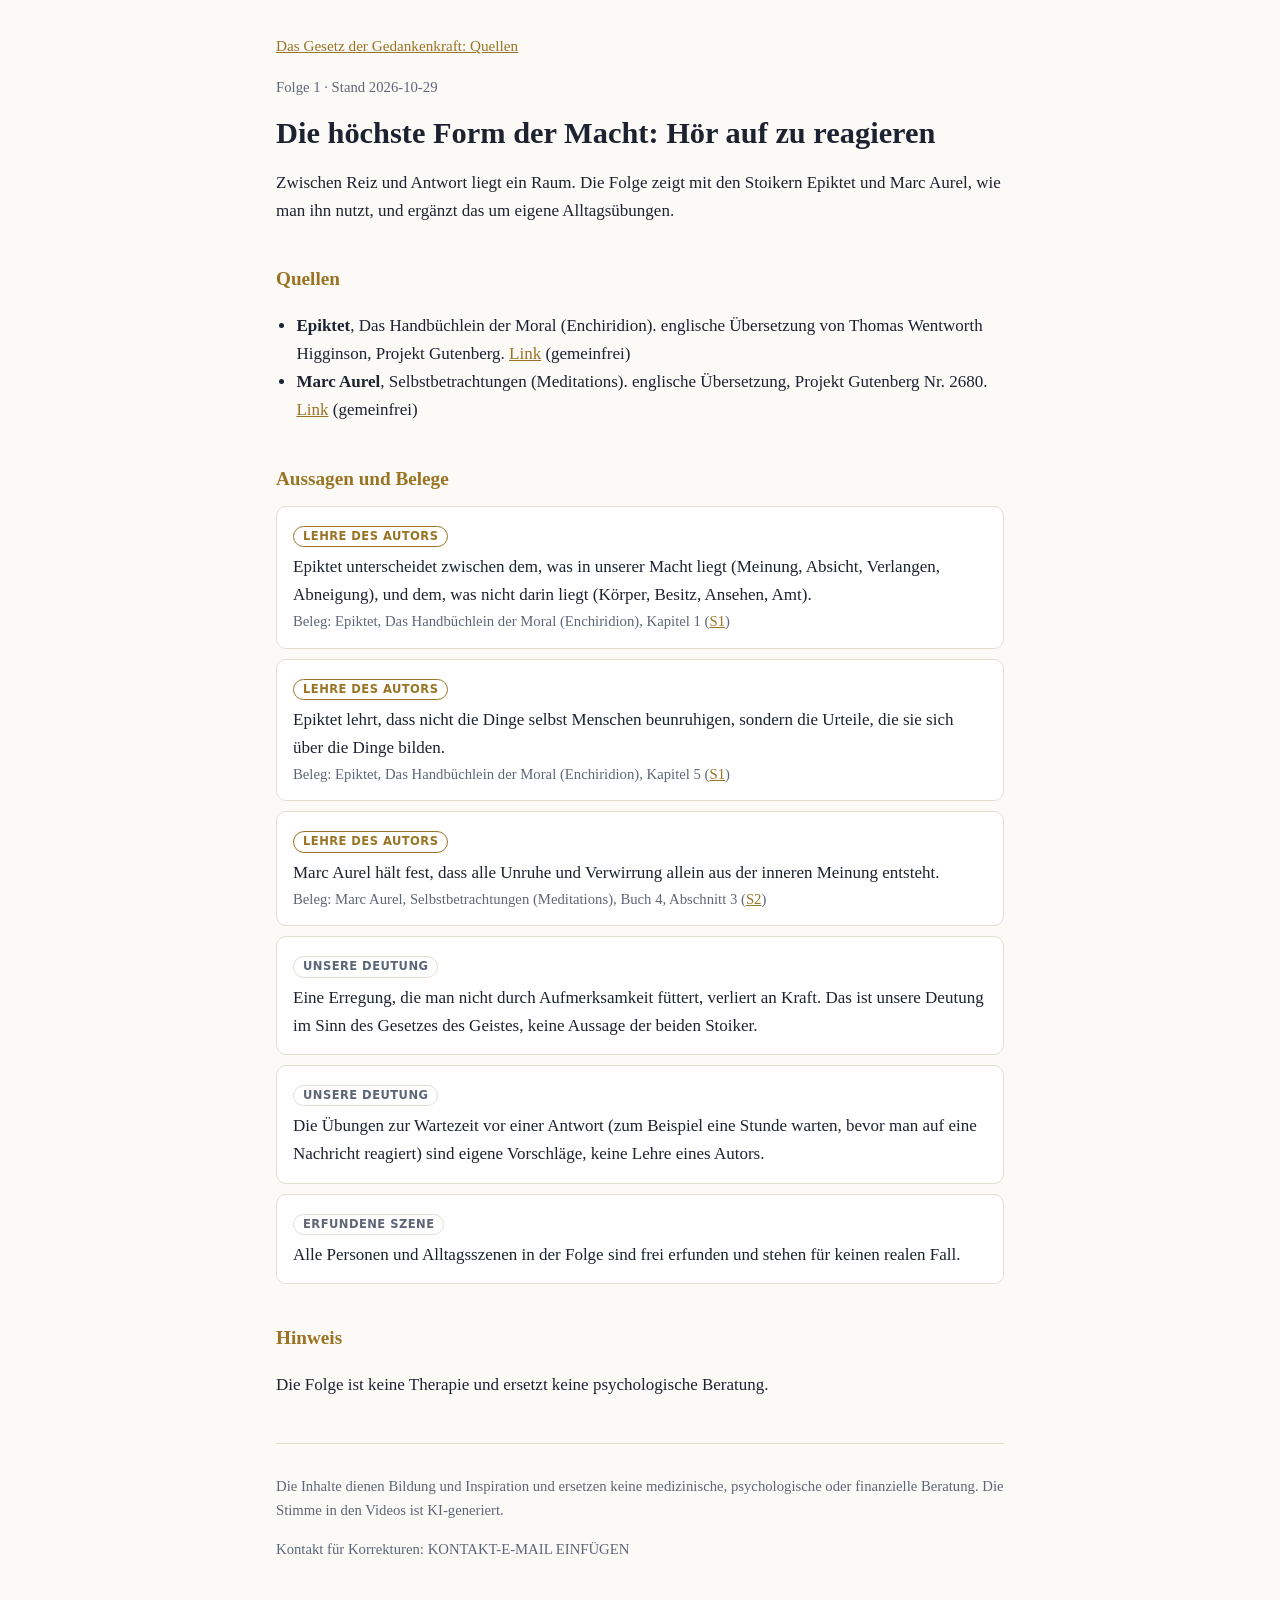
==== docs/folge/01-hoer-auf-zu-reagieren/index.html @ b630349d "Quellen-Seite, Folge 1" ====
<!doctype html><html lang="de"><head><meta charset="utf-8"><meta name="viewport" content="width=device-width,initial-scale=1">
<title>Folge 1: Die höchste Form der Macht: Hör auf zu reagieren | Quellen</title><meta name="robots" content="index,follow"><link rel="stylesheet" href="../../style.css"></head><body><main>
<nav><a href="../../index.html">Das Gesetz der Gedankenkraft: Quellen</a></nav><p class="mut">Folge 1 · Stand 2026-10-29</p><h1>Die höchste Form der Macht: Hör auf zu reagieren</h1><p>Zwischen Reiz und Antwort liegt ein Raum. Die Folge zeigt mit den Stoikern Epiktet und Marc Aurel, wie man ihn nutzt, und ergänzt das um eigene Alltagsübungen.</p>
<h2>Quellen</h2><ul><li><b>Epiktet</b>, Das Handbüchlein der Moral (Enchiridion). englische Übersetzung von Thomas Wentworth Higginson, Projekt Gutenberg. <a href="https://www.gutenberg.org/ebooks/45109">Link</a> (gemeinfrei)</li><li><b>Marc Aurel</b>, Selbstbetrachtungen (Meditations). englische Übersetzung, Projekt Gutenberg Nr. 2680. <a href="https://www.gutenberg.org/ebooks/2680">Link</a> (gemeinfrei)</li></ul><h2>Aussagen und Belege</h2><div class="card"><span class="tag lehre">Lehre des Autors</span><div>Epiktet unterscheidet zwischen dem, was in unserer Macht liegt (Meinung, Absicht, Verlangen, Abneigung), und dem, was nicht darin liegt (Körper, Besitz, Ansehen, Amt).</div><div class="mut">Beleg: Epiktet, Das Handbüchlein der Moral (Enchiridion), Kapitel 1 (<a href="https://www.gutenberg.org/ebooks/45109">S1</a>)</div></div><div class="card"><span class="tag lehre">Lehre des Autors</span><div>Epiktet lehrt, dass nicht die Dinge selbst Menschen beunruhigen, sondern die Urteile, die sie sich über die Dinge bilden.</div><div class="mut">Beleg: Epiktet, Das Handbüchlein der Moral (Enchiridion), Kapitel 5 (<a href="https://www.gutenberg.org/ebooks/45109">S1</a>)</div></div><div class="card"><span class="tag lehre">Lehre des Autors</span><div>Marc Aurel hält fest, dass alle Unruhe und Verwirrung allein aus der inneren Meinung entsteht.</div><div class="mut">Beleg: Marc Aurel, Selbstbetrachtungen (Meditations), Buch 4, Abschnitt 3 (<a href="https://www.gutenberg.org/ebooks/2680">S2</a>)</div></div><div class="card"><span class="tag deutung">Unsere Deutung</span><div>Eine Erregung, die man nicht durch Aufmerksamkeit füttert, verliert an Kraft. Das ist unsere Deutung im Sinn des Gesetzes des Geistes, keine Aussage der beiden Stoiker.</div></div><div class="card"><span class="tag deutung">Unsere Deutung</span><div>Die Übungen zur Wartezeit vor einer Antwort (zum Beispiel eine Stunde warten, bevor man auf eine Nachricht reagiert) sind eigene Vorschläge, keine Lehre eines Autors.</div></div><div class="card"><span class="tag szene">Erfundene Szene</span><div>Alle Personen und Alltagsszenen in der Folge sind frei erfunden und stehen für keinen realen Fall.</div></div><h2>Hinweis</h2><p>Die Folge ist keine Therapie und ersetzt keine psychologische Beratung.</p>
<footer class="mut"><p>Die Inhalte dienen Bildung und Inspiration und ersetzen keine medizinische, psychologische oder finanzielle Beratung. Die Stimme in den Videos ist KI-generiert.</p><p>Kontakt für Korrekturen: KONTAKT-E-MAIL EINFÜGEN</p></footer></main></body></html>
---- docs/style.css ----
:root{--bg:#fbfaf7;--fg:#1c2230;--mut:#5d6677;--acc:#9a7424;--line:#e3ddd0;--card:#fff}
@media(prefers-color-scheme:dark){:root{--bg:#0e1626;--fg:#e8e6df;--mut:#9aa3b5;--acc:#d4af5f;--line:#27324a;--card:#141e33}}
*{box-sizing:border-box}body{margin:0;background:var(--bg);color:var(--fg);font:17px/1.65 Georgia,'Times New Roman',serif}
main{max-width:760px;margin:0 auto;padding:32px 16px 64px}h1{font-size:1.9rem;line-height:1.25;margin:.2em 0}h2{font-size:1.2rem;margin:2em 0 .6em;color:var(--acc)}
a{color:var(--acc)}.mut{color:var(--mut);font-size:.92rem}.card{background:var(--card);border:1px solid var(--line);border-radius:10px;padding:14px 16px;margin:10px 0}
.tag{display:inline-block;font:600 .72rem/1 system-ui,sans-serif;letter-spacing:.04em;text-transform:uppercase;border:1px solid var(--line);border-radius:99px;padding:4px 9px;color:var(--mut);margin-bottom:6px}
.tag.lehre{color:var(--acc);border-color:var(--acc)}ul{padding-left:1.2em}nav a{font-size:.95rem}footer{margin-top:3em;border-top:1px solid var(--line);padding-top:1em}
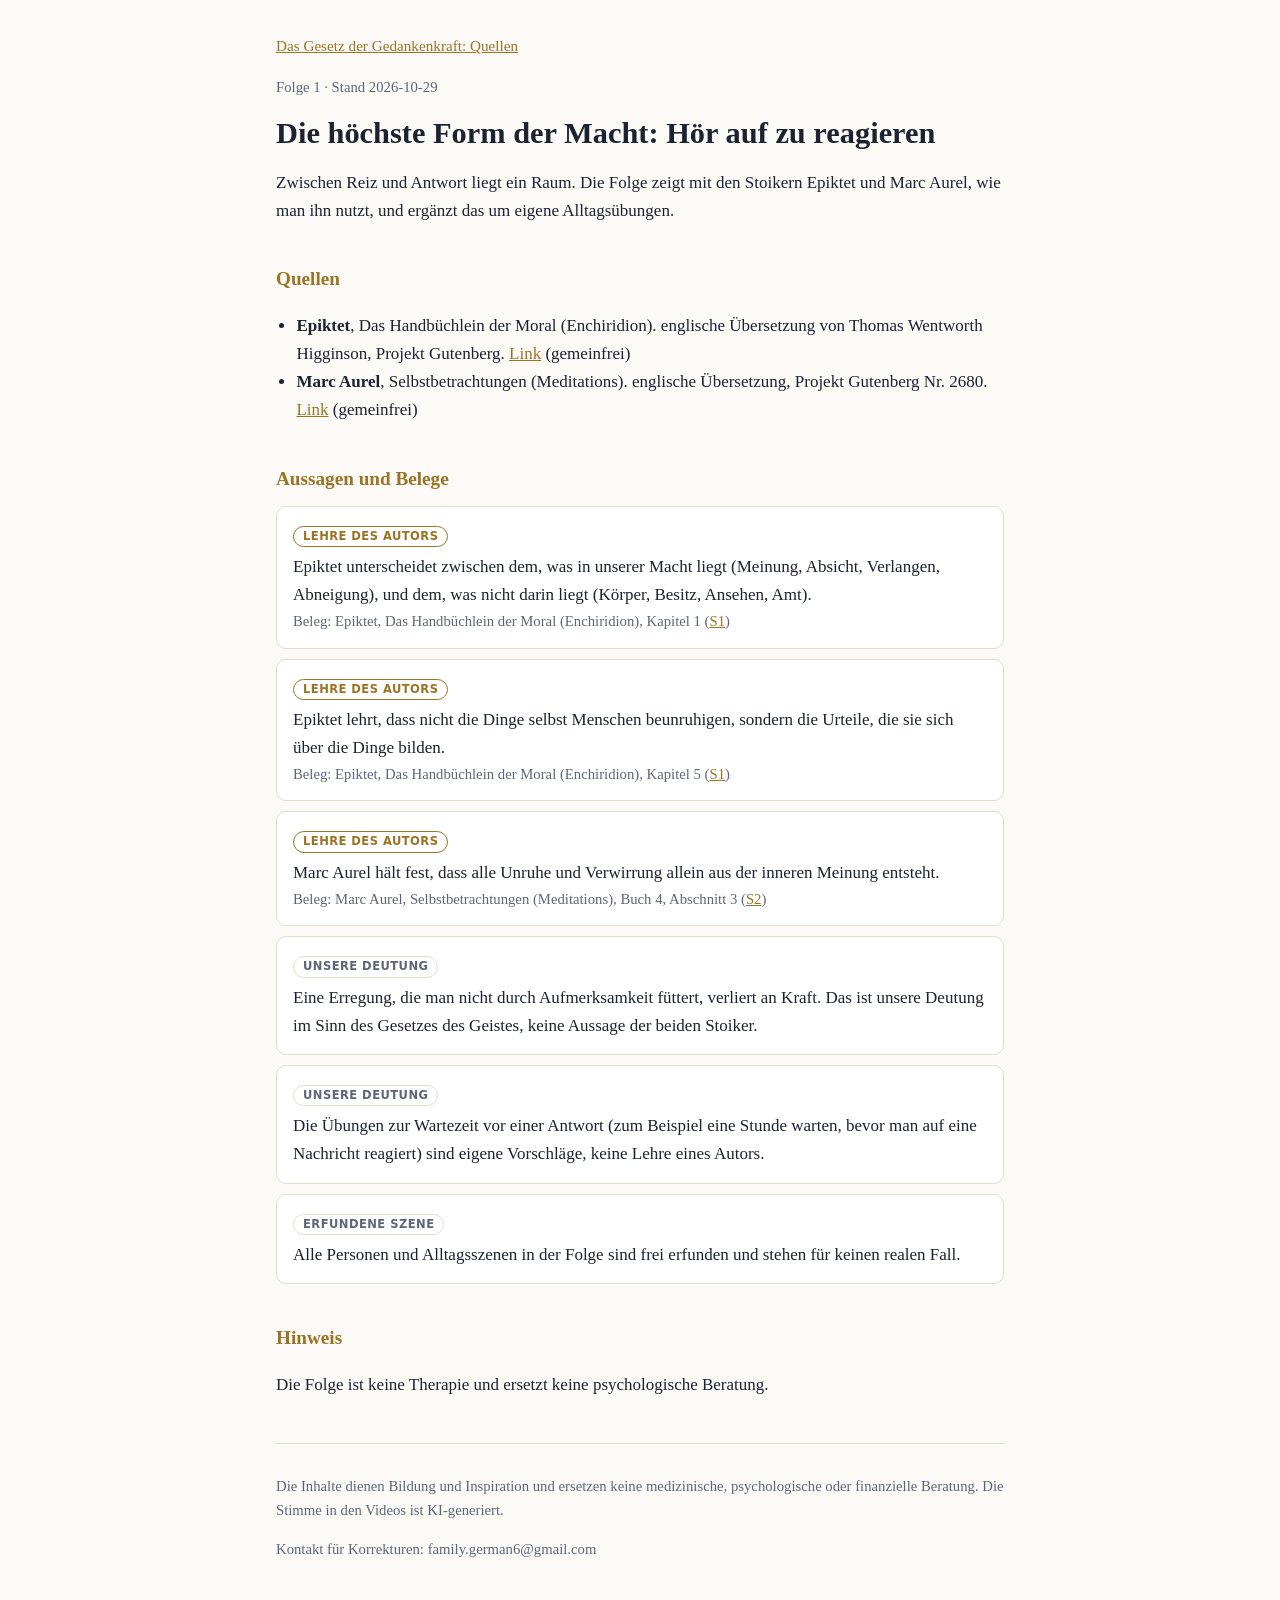
==== commit 21145243: "Kontakt-E-Mail" ====
--- a/docs/folge/01-hoer-auf-zu-reagieren/index.html
+++ b/docs/folge/01-hoer-auf-zu-reagieren/index.html
@@ -2,4 +2,4 @@
 <title>Folge 1: Die höchste Form der Macht: Hör auf zu reagieren | Quellen</title><meta name="robots" content="index,follow"><link rel="stylesheet" href="../../style.css"></head><body><main>
 <nav><a href="../../index.html">Das Gesetz der Gedankenkraft: Quellen</a></nav><p class="mut">Folge 1 · Stand 2026-10-29</p><h1>Die höchste Form der Macht: Hör auf zu reagieren</h1><p>Zwischen Reiz und Antwort liegt ein Raum. Die Folge zeigt mit den Stoikern Epiktet und Marc Aurel, wie man ihn nutzt, und ergänzt das um eigene Alltagsübungen.</p>
 <h2>Quellen</h2><ul><li><b>Epiktet</b>, Das Handbüchlein der Moral (Enchiridion). englische Übersetzung von Thomas Wentworth Higginson, Projekt Gutenberg. <a href="https://www.gutenberg.org/ebooks/45109">Link</a> (gemeinfrei)</li><li><b>Marc Aurel</b>, Selbstbetrachtungen (Meditations). englische Übersetzung, Projekt Gutenberg Nr. 2680. <a href="https://www.gutenberg.org/ebooks/2680">Link</a> (gemeinfrei)</li></ul><h2>Aussagen und Belege</h2><div class="card"><span class="tag lehre">Lehre des Autors</span><div>Epiktet unterscheidet zwischen dem, was in unserer Macht liegt (Meinung, Absicht, Verlangen, Abneigung), und dem, was nicht darin liegt (Körper, Besitz, Ansehen, Amt).</div><div class="mut">Beleg: Epiktet, Das Handbüchlein der Moral (Enchiridion), Kapitel 1 (<a href="https://www.gutenberg.org/ebooks/45109">S1</a>)</div></div><div class="card"><span class="tag lehre">Lehre des Autors</span><div>Epiktet lehrt, dass nicht die Dinge selbst Menschen beunruhigen, sondern die Urteile, die sie sich über die Dinge bilden.</div><div class="mut">Beleg: Epiktet, Das Handbüchlein der Moral (Enchiridion), Kapitel 5 (<a href="https://www.gutenberg.org/ebooks/45109">S1</a>)</div></div><div class="card"><span class="tag lehre">Lehre des Autors</span><div>Marc Aurel hält fest, dass alle Unruhe und Verwirrung allein aus der inneren Meinung entsteht.</div><div class="mut">Beleg: Marc Aurel, Selbstbetrachtungen (Meditations), Buch 4, Abschnitt 3 (<a href="https://www.gutenberg.org/ebooks/2680">S2</a>)</div></div><div class="card"><span class="tag deutung">Unsere Deutung</span><div>Eine Erregung, die man nicht durch Aufmerksamkeit füttert, verliert an Kraft. Das ist unsere Deutung im Sinn des Gesetzes des Geistes, keine Aussage der beiden Stoiker.</div></div><div class="card"><span class="tag deutung">Unsere Deutung</span><div>Die Übungen zur Wartezeit vor einer Antwort (zum Beispiel eine Stunde warten, bevor man auf eine Nachricht reagiert) sind eigene Vorschläge, keine Lehre eines Autors.</div></div><div class="card"><span class="tag szene">Erfundene Szene</span><div>Alle Personen und Alltagsszenen in der Folge sind frei erfunden und stehen für keinen realen Fall.</div></div><h2>Hinweis</h2><p>Die Folge ist keine Therapie und ersetzt keine psychologische Beratung.</p>
-<footer class="mut"><p>Die Inhalte dienen Bildung und Inspiration und ersetzen keine medizinische, psychologische oder finanzielle Beratung. Die Stimme in den Videos ist KI-generiert.</p><p>Kontakt für Korrekturen: KONTAKT-E-MAIL EINFÜGEN</p></footer></main></body></html>+<footer class="mut"><p>Die Inhalte dienen Bildung und Inspiration und ersetzen keine medizinische, psychologische oder finanzielle Beratung. Die Stimme in den Videos ist KI-generiert.</p><p>Kontakt für Korrekturen: family.german6@gmail.com</p></footer></main></body></html>
